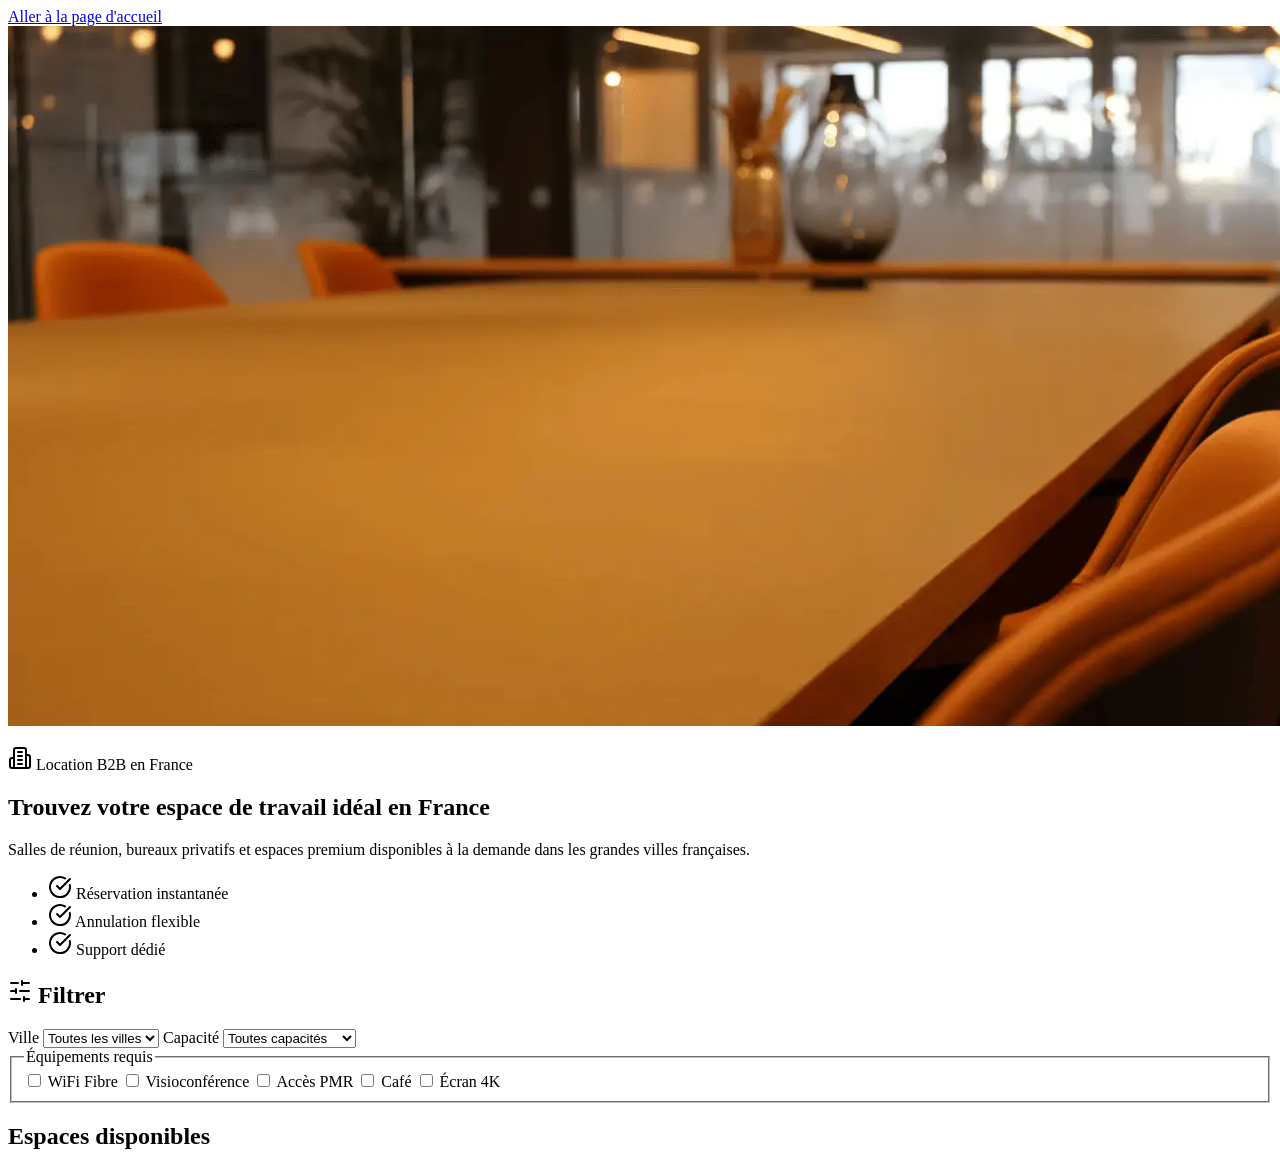
==== index.html @ 9c337def "Corriger indentation" ====
<!DOCTYPE html>
<html lang="fr">
  <head>
    <meta charset="UTF-8">
    <meta name="viewport" content="width=device-width, initial-scale=1.0">
    <meta name="description"
      content="Trouvez et comparez des salles de réunion, bureaux privatifs et espaces de travail B2B disponibles dans les grandes villes françaises.">
    <title>Espaces de travail B2B en France | ProSpace Solutions</title>
    <link rel="icon" href="./assets/favicon/favicon.ico" sizes="16x16 32x32 48x48">
    <link rel="icon" type="image/svg+xml" href="./assets/favicon/favicon.svg" sizes="any">
    <link rel="icon" type="image/png" href="./assets/favicon/favicon-32x32.png" sizes="32x32">
    <link rel="icon" type="image/png" href="./assets/favicon/favicon-16x16.png" sizes="16x16">
    <link rel="apple-touch-icon" href="./assets/favicon/apple-touch-icon.png" sizes="180x180">
    <link rel="stylesheet" href="./assets/css/main.css">
  </head>
  <body>
    <a class="logo" href="#page-accueil">Aller à la page d'accueil</a>

    <!-- Zone : Cette div reçoit le fichier header.html chargé par commun.js. -->
    <div id="conteneur-header"></div>

    <main id="contenu-principal">
      <!-- Section : BANNIERE   -->
      <section class="banniere-accueil">
        <img class="banniere-accueil__image" src="./assets/images/espace-travail-location-france-hero.webp" alt="" fetchpriority="high" decoding="async">
        <div class="conteneur banniere-accueil__contenu">
          <p class="surtitre">
            <img src="./assets/icons/icone-batiment.svg" alt=""> Location B2B en France
          </p>
          <h1 id="titre-accueil">Trouvez votre espace de travail idéal <span>en France</span></h1>
          <p class="banniere-accueil__introduction">
            Salles de réunion, bureaux privatifs et espaces premium disponibles à la demande dans les grandes villes
            françaises.
          </p>
          <ul class="banniere-accueil__avantages">
            <li>
              <img src="./assets/icons/icone-validation.svg" alt=""> Réservation instantanée
            </li>
            <li>
              <img src="./assets/icons/icone-validation.svg" alt=""> Annulation flexible
            </li>
            <li>
              <img src="./assets/icons/icone-validation.svg" alt=""> Support dédié
            </li>
          </ul>
        </div>
      </section>

      <!-- Section : FILTRE -->
      <section class="barre-filtres">
        <div class="conteneur">
          <form class="filtres" id="formulaire-filtres">
            <h2 class="filtres__titre" id="titre-filtres">
              <img src="./assets/icons/icone-filtres.svg" alt=""> Filtrer
            </h2>
            <span class="filtres__separateur"></span>

            <div class="filtres__listes-deroulantes">
              <label class="visuellement-cache" for="filtre-ville">Ville</label>
              <select id="filtre-ville" name="ville">
                <option value="">Toutes les villes</option>
              </select>

              <label class="visuellement-cache" for="filtre-capacite">Capacité</label>
              <select id="filtre-capacite" name="capacite">
                <option value="">Toutes capacités</option>
                <option value="1-5">1 – 5 personnes</option>
                <option value="6-10">6 – 10 personnes</option>
                <option value="11-20">11 – 20 personnes</option>
                <option value="20-plus">20+ personnes</option>
              </select>
            </div>

            <span class="filtres__separateur filtres__separateur--equipements"></span>

            <fieldset class="filtres__equipements">
              <legend class="visuellement-cache">Équipements requis</legend>
              <label><input type="checkbox" name="equipement[]" data-equipment-filter value="wifi"> WiFi Fibre</label>
              <label><input type="checkbox" name="equipement[]" data-equipment-filter value="visioconference"> Visioconférence</label>
              <label><input type="checkbox" name="equipement[]" data-equipment-filter value="pmr"> Accès PMR</label>
              <label><input type="checkbox" name="equipement[]" data-equipment-filter value="cafe"> Café</label>
              <label><input type="checkbox" name="equipement[]" data-equipment-filter value="screen4k"> Écran 4K</label>
            </fieldset>

            <p class="resume-resultats" id="resume-resultats" aria-live="polite" aria-atomic="true" hidden></p>
          </form>
        </div>
      </section>

      <!-- Section : CATALOGUE -->
      <section class="section-catalogue conteneur" id="espaces-disponibles" aria-busy="false">
        <div class="section-catalogue__en-tete">
          <h2 id="titre-resultats">Espaces disponibles</h2>
        </div>

        <div class="panneau-etat" id="chargement-catalogue" aria-live="polite" aria-atomic="true" hidden>
          <span class="indicateur-chargement"></span>
          <p>Chargement des espaces disponibles…</p>
        </div>

        <div class="panneau-etat panneau-etat--erreur" id="erreur-catalogue" hidden>
          <img src="./assets/icons/icone-recherche.svg" alt="">
          <h3 id="titre-erreur-catalogue">Les filtres sont temporairement indisponibles</h3>
          <p>Le catalogue reste consultable. Vérifiez votre connexion, puis réessayez.</p>
          <button class="bouton bouton--primaire" type="button" id="reessayer-catalogue">Réessayer</button>
        </div>

        <div class="panneau-etat" id="aucun-resultat" hidden>
          <span class="panneau-etat__icone-recherche">
            <img src="./assets/icons/icone-recherche.svg" alt="">
          </span>
          <h3>Aucun espace ne correspond à vos critères</h3>
          <p>Modifiez vos filtres pour afficher plus de résultats.</p>
        </div>

        <div class="grille-espaces" id="liste-espaces"></div>
      </section>
    </main>

    <!-- Cette div reçoit le fichier footer.html chargé par commun.js. -->
    <div id="conteneur-footer"></div>

    <!-- Ces scripts sont placés en fin de page et activent la structure commune puis les interactions propres à la page. -->
    <script src="./assets/js/commun.js"></script>
    <script src="./assets/js/catalogue.js"></script>
  </body>

</html>
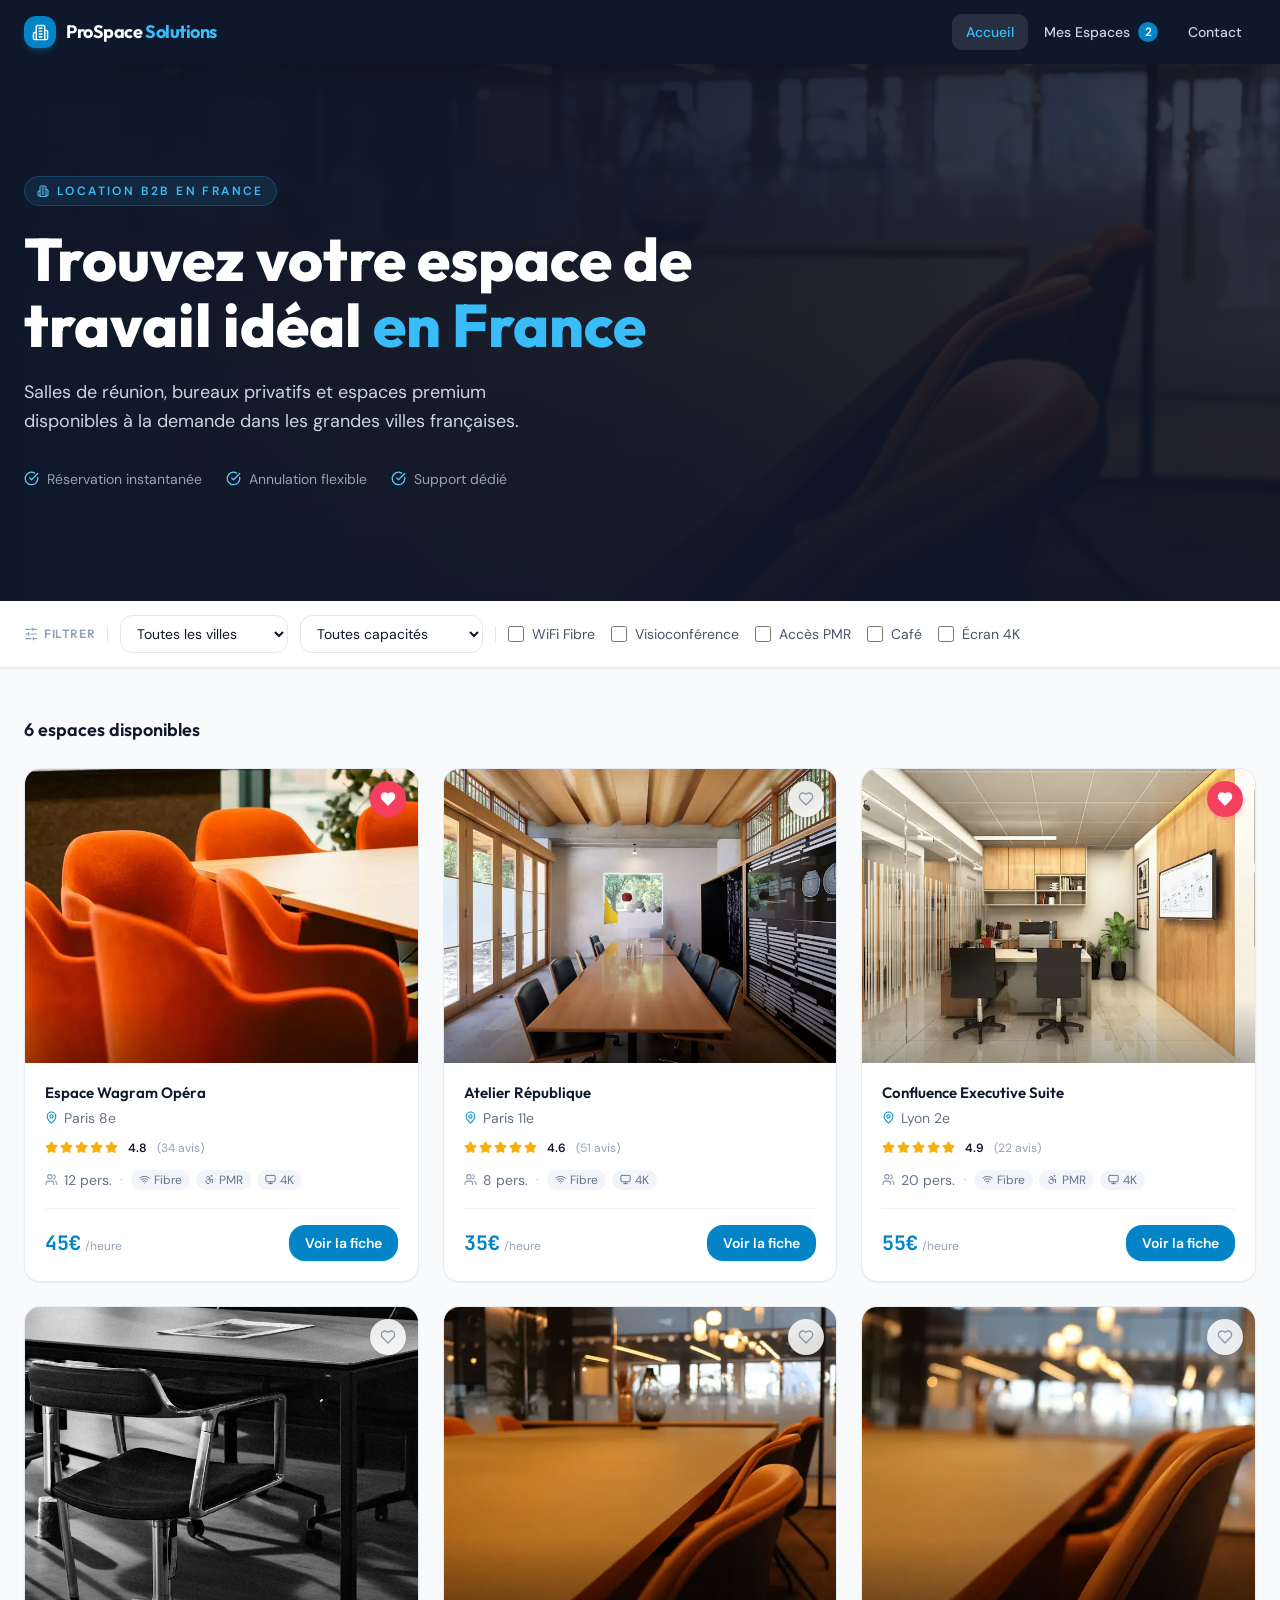
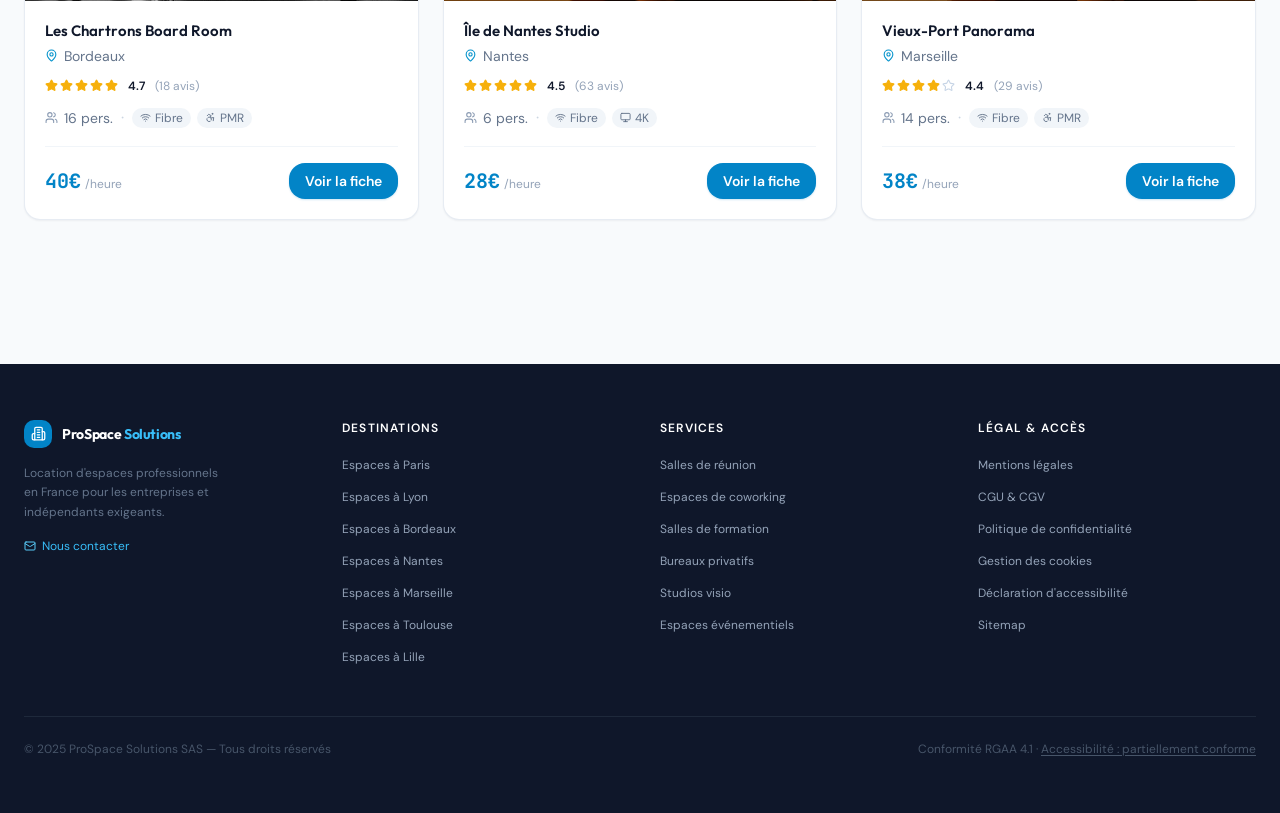
==== commit cb3aed7f: "Corrections d'attribut et de id" ====
--- a/index.html
+++ b/index.html
@@ -16,13 +16,13 @@
   <body>
     <a class="logo" href="#page-accueil">Aller à la page d'accueil</a>
 
-    <!-- Zone : Cette div reçoit le fichier header.html chargé par commun.js. -->
+    <!-- Zone HEADER : Cette div reçoit le fichier header.html chargé par commun.js. -->
     <div id="conteneur-header"></div>
 
     <main id="contenu-principal">
       <!-- Section : BANNIERE   -->
       <section class="banniere-accueil">
-        <img class="banniere-accueil__image" src="./assets/images/espace-travail-location-france-hero.webp" alt="" fetchpriority="high" decoding="async">
+        <img class="banniere-accueil__image" src="./assets/images/espace-travail-location-france-hero.webp" alt="">
         <div class="conteneur banniere-accueil__contenu">
           <p class="surtitre">
             <img src="./assets/icons/icone-batiment.svg" alt=""> Location B2B en France
@@ -75,11 +75,11 @@
 
             <fieldset class="filtres__equipements">
               <legend class="visuellement-cache">Équipements requis</legend>
-              <label><input type="checkbox" name="equipement[]" data-equipment-filter value="wifi"> WiFi Fibre</label>
-              <label><input type="checkbox" name="equipement[]" data-equipment-filter value="visioconference"> Visioconférence</label>
-              <label><input type="checkbox" name="equipement[]" data-equipment-filter value="pmr"> Accès PMR</label>
-              <label><input type="checkbox" name="equipement[]" data-equipment-filter value="cafe"> Café</label>
-              <label><input type="checkbox" name="equipement[]" data-equipment-filter value="screen4k"> Écran 4K</label>
+              <label><input class="filtre-equipement" type="checkbox" name="equipement[]" value="wifi"> WiFi Fibre</label>
+              <label><input class="filtre-equipement" type="checkbox" name="equipement[]" value="visioconference"> Visioconférence</label>
+              <label><input class="filtre-equipement" type="checkbox" name="equipement[]" value="pmr"> Accès PMR</label>
+              <label><input class="filtre-equipement" type="checkbox" name="equipement[]" value="cafe"> Café</label>
+              <label><input class="filtre-equipement" type="checkbox" name="equipement[]" value="screen4k"> Écran 4K</label>
             </fieldset>
 
             <p class="resume-resultats" id="resume-resultats" aria-live="polite" aria-atomic="true" hidden></p>
@@ -117,7 +117,7 @@
       </section>
     </main>
 
-    <!-- Cette div reçoit le fichier footer.html chargé par commun.js. -->
+    <!-- Zone FOOTER : Cette div reçoit le fichier footer.html chargé par commun.js. -->
     <div id="conteneur-footer"></div>
 
     <!-- Ces scripts sont placés en fin de page et activent la structure commune puis les interactions propres à la page. -->
--- a/assets/css/main.css
+++ b/assets/css/main.css
@@ -0,0 +1,2585 @@
+@charset "UTF-8";
+*,
+*::before,
+*::after {
+  box-sizing: border-box;
+}
+
+html {
+  scroll-behavior: smooth;
+}
+
+body {
+  min-width: 320px;
+  min-height: 100vh;
+  margin: 0;
+  background: #f8fafc;
+  color: #0f172a;
+  overflow-x: hidden;
+}
+
+body,
+button,
+input,
+select,
+textarea {
+  font-family: "DM Sans", Arial, sans-serif;
+}
+
+img {
+  display: block;
+  max-width: 100%;
+}
+
+a {
+  color: inherit;
+}
+
+button,
+select,
+input,
+textarea {
+  font: inherit;
+}
+
+button,
+select,
+input[type=checkbox] {
+  cursor: pointer;
+}
+
+ul,
+ol {
+  margin: 0;
+  padding: 0;
+}
+
+table {
+  border-collapse: collapse;
+}
+
+@font-face {
+  font-family: "Outfit";
+  src: url("../fonts/outfit-latin-400-normal.woff2") format("woff2");
+  font-style: normal;
+  font-weight: 400;
+  font-display: swap;
+}
+@font-face {
+  font-family: "Outfit";
+  src: url("../fonts/outfit-latin-500-normal.woff2") format("woff2");
+  font-style: normal;
+  font-weight: 500;
+  font-display: swap;
+}
+@font-face {
+  font-family: "Outfit";
+  src: url("../fonts/outfit-latin-600-normal.woff2") format("woff2");
+  font-style: normal;
+  font-weight: 600;
+  font-display: swap;
+}
+@font-face {
+  font-family: "Outfit";
+  src: url("../fonts/outfit-latin-700-normal.woff2") format("woff2");
+  font-style: normal;
+  font-weight: 700;
+  font-display: swap;
+}
+@font-face {
+  font-family: "Outfit";
+  src: url("../fonts/outfit-latin-800-normal.woff2") format("woff2");
+  font-style: normal;
+  font-weight: 800;
+  font-display: swap;
+}
+@font-face {
+  font-family: "DM Sans";
+  src: url("../fonts/dm-sans-latin-400-normal.woff2") format("woff2");
+  font-style: normal;
+  font-weight: 400;
+  font-display: swap;
+}
+@font-face {
+  font-family: "DM Sans";
+  src: url("../fonts/dm-sans-latin-400-italic.woff2") format("woff2");
+  font-style: italic;
+  font-weight: 400;
+  font-display: swap;
+}
+@font-face {
+  font-family: "DM Sans";
+  src: url("../fonts/dm-sans-latin-500-normal.woff2") format("woff2");
+  font-style: normal;
+  font-weight: 500;
+  font-display: swap;
+}
+@font-face {
+  font-family: "DM Sans";
+  src: url("../fonts/dm-sans-latin-600-normal.woff2") format("woff2");
+  font-style: normal;
+  font-weight: 600;
+  font-display: swap;
+}
+@font-face {
+  font-family: "JetBrains Mono";
+  src: url("../fonts/jetbrains-mono-latin-400-normal.woff2") format("woff2");
+  font-style: normal;
+  font-weight: 400;
+  font-display: swap;
+}
+@font-face {
+  font-family: "JetBrains Mono";
+  src: url("../fonts/jetbrains-mono-latin-600-normal.woff2") format("woff2");
+  font-style: normal;
+  font-weight: 600;
+  font-display: swap;
+}
+@font-face {
+  font-family: "JetBrains Mono";
+  src: url("../fonts/jetbrains-mono-latin-700-normal.woff2") format("woff2");
+  font-style: normal;
+  font-weight: 700;
+  font-display: swap;
+}
+@font-face {
+  font-family: "OpenDyslexic";
+  src: url("../fonts/opendyslexic-latin-400-normal.woff2") format("woff2");
+  font-style: normal;
+  font-weight: 400;
+  font-display: swap;
+}
+@font-face {
+  font-family: "OpenDyslexic";
+  src: url("../fonts/opendyslexic-latin-400-italic.woff2") format("woff2");
+  font-style: italic;
+  font-weight: 400;
+  font-display: swap;
+}
+@font-face {
+  font-family: "OpenDyslexic";
+  src: url("../fonts/opendyslexic-latin-700-normal.woff2") format("woff2");
+  font-style: normal;
+  font-weight: 700;
+  font-display: swap;
+}
+body {
+  font-size: 16px;
+  line-height: 1.5;
+}
+
+h1,
+h2,
+h3,
+h4,
+p {
+  margin-top: 0;
+}
+
+h1,
+h2,
+h3,
+h4 {
+  color: #0f172a;
+  font-family: "Outfit", Arial, sans-serif;
+  line-height: 1.5;
+}
+
+[hidden] {
+  display: none !important;
+}
+
+.visuellement-cache {
+  position: absolute;
+  width: 1px;
+  height: 1px;
+  padding: 0;
+  margin: -1px;
+  overflow: hidden;
+  clip: rect(0, 0, 0, 0);
+  white-space: nowrap;
+  border: 0;
+}
+
+.logo {
+  position: fixed;
+  z-index: 1000;
+  top: 12px;
+  left: 12px;
+  padding: 10px 16px;
+  transform: translateY(-150%);
+  background: #ffffff;
+  border: 2px solid #0284c7;
+  border-radius: 12px;
+  color: #0f172a;
+  font-weight: 700;
+}
+
+.logo:focus {
+  transform: translateY(0);
+}
+
+a:focus-visible,
+button:focus-visible,
+input:focus-visible,
+select:focus-visible,
+textarea:focus-visible {
+  outline: 2px solid #38bdf8;
+  outline-offset: 2px;
+}
+
+.police-adaptee,
+.police-adaptee button,
+.police-adaptee input,
+.police-adaptee select,
+.police-adaptee textarea,
+.police-adaptee h1,
+.police-adaptee h2,
+.police-adaptee h3,
+.police-adaptee h4 {
+  font-family: "OpenDyslexic", Arial, sans-serif;
+}
+
+@media (prefers-reduced-motion: reduce) {
+  *,
+  *::before,
+  *::after {
+    scroll-behavior: auto !important;
+    transition-duration: 0.01ms !important;
+    animation-duration: 0.01ms !important;
+    animation-iteration-count: 1 !important;
+  }
+}
+.conteneur {
+  width: 100%;
+  max-width: 1280px;
+  margin-right: auto;
+  margin-left: auto;
+  padding-right: 16px;
+  padding-left: 16px;
+}
+
+.icone {
+  display: inline-block;
+  flex: 0 0 auto;
+  width: 20px;
+  height: 20px;
+}
+
+.icone--primaire {
+  filter: invert(43%) sepia(92%) saturate(1598%) hue-rotate(166deg) brightness(86%) contrast(101%);
+}
+
+.icone--etoile {
+  width: 13px;
+  height: 13px;
+  filter: invert(69%) sepia(99%) saturate(1394%) hue-rotate(357deg) brightness(99%) contrast(95%);
+}
+
+.icone--etoile-vide {
+  width: 13px;
+  height: 13px;
+  filter: brightness(0) saturate(100%) invert(90%) sepia(7%) saturate(623%) hue-rotate(177deg) brightness(95%) contrast(89%);
+}
+
+@media (min-width: 640px) {
+  .conteneur {
+    padding-right: 24px;
+    padding-left: 24px;
+  }
+}
+#conteneur-header {
+  position: sticky;
+  z-index: 50;
+  top: 0;
+}
+
+.en-tete-site {
+  height: 64px;
+  background: #0f172a;
+  box-shadow: 0 20px 25px -5px rgba(0, 0, 0, 0.1), 0 8px 10px -6px rgba(0, 0, 0, 0.1);
+}
+
+.en-tete-site__contenu {
+  display: flex;
+  height: 64px;
+  align-items: center;
+  justify-content: space-between;
+}
+
+.identite-site {
+  display: inline-flex;
+  align-items: center;
+  gap: 10px;
+  color: #ffffff;
+  font-family: "Outfit", Arial, sans-serif;
+  font-size: 18px;
+  font-weight: 700;
+  letter-spacing: -0.025em;
+  line-height: 28px;
+  text-decoration: none;
+}
+
+.identite-site__symbole {
+  display: inline-flex;
+  width: 32px;
+  height: 32px;
+  flex: 0 0 32px;
+  align-items: center;
+  justify-content: center;
+  background: #0284c7;
+  border-radius: 12px;
+  box-shadow: 0 4px 6px -1px rgba(2, 132, 199, 0.3), 0 2px 4px -2px rgba(2, 132, 199, 0.3);
+}
+
+.identite-site__symbole img {
+  width: 17px;
+  height: 17px;
+  filter: brightness(0) invert(1);
+}
+
+.identite-site__nom strong {
+  color: #38bdf8;
+}
+
+.navigation-site {
+  display: block;
+}
+
+.navigation-site__liste {
+  display: flex;
+  align-items: center;
+  gap: 2px;
+  list-style: none;
+}
+
+.navigation-site__lien {
+  display: flex;
+  align-items: center;
+  gap: 8px;
+  padding: 8px 14px;
+  border-radius: 10px;
+  color: #cbd5e1;
+  font-size: 14px;
+  font-weight: 500;
+  line-height: 20px;
+  text-decoration: none;
+  transition: color 150ms ease, background-color 150ms ease;
+}
+
+.navigation-site__lien:hover {
+  background: rgba(255, 255, 255, 0.05);
+  color: #ffffff;
+}
+
+.navigation-site__lien--actif {
+  background: rgba(255, 255, 255, 0.1);
+  color: #38bdf8;
+}
+
+.compteur-favoris {
+  display: inline-flex;
+  min-width: 20px;
+  height: 20px;
+  align-items: center;
+  justify-content: center;
+  padding: 0 5px;
+  background: #0284c7;
+  border-radius: 999px;
+  color: #ffffff;
+  font-size: 12px;
+  font-weight: 700;
+  line-height: 1;
+  font-variant-numeric: tabular-nums;
+}
+
+.pied-page {
+  margin-top: 96px;
+  padding: 56px 0;
+  background: #0f172a;
+  color: #94a3b8;
+}
+
+.pied-page__colonnes {
+  display: flex;
+  flex-wrap: wrap;
+  gap: 40px;
+  margin-bottom: 48px;
+}
+
+.pied-page__presentation {
+  width: 100%;
+}
+
+.pied-page__navigation {
+  width: calc(50% - 20px);
+}
+
+.identite-site--pied-page {
+  margin: 0 0 16px;
+  font-size: 14px;
+  line-height: 20px;
+}
+
+.identite-site--pied-page .identite-site__symbole {
+  width: 28px;
+  height: 28px;
+  flex-basis: 28px;
+  border-radius: 10px;
+  box-shadow: none;
+}
+
+.identite-site--pied-page .identite-site__symbole img {
+  width: 15px;
+  height: 15px;
+}
+
+.pied-page h2:not(.identite-site) {
+  margin: 0 0 16px;
+  color: #ffffff;
+  font-family: "DM Sans", Arial, sans-serif;
+  font-size: 12px;
+  font-weight: 600;
+  letter-spacing: 0.1em;
+  line-height: 16px;
+  text-transform: uppercase;
+}
+
+.pied-page__presentation > p {
+  max-width: 200px;
+  margin: 0;
+  color: #64748b;
+  font-size: 12px;
+  line-height: 1.625;
+}
+
+.pied-page__contact {
+  display: inline-flex;
+  align-items: center;
+  gap: 6px;
+  margin-top: 16px;
+  color: #38bdf8;
+  font-size: 12px;
+  line-height: 16px;
+  text-decoration: none;
+  transition: color 150ms ease;
+}
+
+.pied-page__contact img {
+  width: 12px;
+  height: 12px;
+  filter: brightness(0) saturate(100%) invert(73%) sepia(67%) saturate(1266%) hue-rotate(166deg) brightness(100%) contrast(95%);
+}
+
+.pied-page__navigation ul {
+  list-style: none;
+}
+
+.pied-page__navigation li + li {
+  margin-top: 8px;
+}
+
+.pied-page__navigation a,
+.pied-page__navigation span {
+  color: #94a3b8;
+  font-size: 12px;
+  line-height: 16px;
+  text-decoration: none;
+  transition: color 150ms ease;
+}
+
+.pied-page__navigation a:hover,
+.pied-page__contact:hover {
+  color: #38bdf8;
+}
+
+.pied-page__bas {
+  display: flex;
+  flex-direction: column;
+  align-items: center;
+  justify-content: space-between;
+  gap: 8px;
+  padding-top: 24px;
+  border-top: 1px solid #1e293b;
+  color: #475569;
+  font-size: 12px;
+  line-height: 16px;
+  text-align: center;
+}
+
+.pied-page__bas p {
+  margin: 0;
+  color: inherit;
+}
+
+.pied-page__accessibilite {
+  display: flex;
+  align-items: center;
+}
+
+#bouton-police-adaptee {
+  min-height: 0;
+  padding: 0;
+  background: transparent;
+  border: 0;
+  color: inherit;
+  font-size: inherit;
+  line-height: inherit;
+  text-decoration: underline;
+  text-underline-offset: 2px;
+  transition: color 150ms ease;
+}
+
+#bouton-police-adaptee:hover {
+  color: #38bdf8;
+}
+
+@media (min-width: 640px) {
+  .pied-page__presentation,
+  .pied-page__navigation {
+    width: calc(25% - 30px);
+  }
+  .pied-page__bas {
+    flex-direction: row;
+    text-align: left;
+  }
+}
+.bouton {
+  display: inline-flex;
+  align-items: center;
+  justify-content: center;
+  gap: 8px;
+  padding: 8px 16px;
+  border: 0;
+  border-radius: 16px;
+  font-size: 14px;
+  font-weight: 600;
+  line-height: 20px;
+  text-align: center;
+  text-decoration: none;
+  transition: background-color 150ms ease, border-color 150ms ease, color 150ms ease;
+}
+
+.bouton--primaire {
+  background: #0284c7;
+  box-shadow: 0 1px 2px rgba(2, 132, 199, 0.2);
+  color: #ffffff;
+}
+
+.bouton--primaire:hover {
+  background: #0369a1;
+}
+
+.bouton--primaire:active {
+  background: #075985;
+}
+
+.bouton--danger,
+.bouton--retirer {
+  background: #ffffff;
+  border: 1px solid #fecdd3;
+  color: #e11d48;
+}
+
+.bouton--danger {
+  padding: 10px 16px;
+  font-weight: 500;
+}
+
+.bouton--retirer {
+  padding: 10px 12px;
+  color: #64748b;
+}
+
+.bouton--danger:hover,
+.bouton--retirer:hover {
+  background: #fff1f2;
+  border-color: #fda4af;
+  color: #f43f5e;
+}
+
+.bouton--favori {
+  width: 100%;
+  padding-top: 11px;
+  padding-bottom: 11px;
+  background: #ffffff;
+  border: 2px solid #e2e8f0;
+  color: #475569;
+}
+
+.bouton--favori:hover {
+  background: #f0f9ff;
+  border-color: #0284c7;
+  color: #0284c7;
+}
+
+.bouton--favori-actif {
+  background: #fff1f2;
+  border-color: #fb7185;
+  color: #e11d48;
+}
+
+.bouton--danger img {
+  width: 15px;
+  height: 15px;
+  filter: brightness(0) saturate(100%) invert(27%) sepia(93%) saturate(3426%) hue-rotate(335deg) brightness(92%) contrast(93%);
+}
+
+.bouton--retirer img,
+.bouton--favori img {
+  filter: brightness(0) saturate(100%) invert(44%) sepia(16%) saturate(645%) hue-rotate(176deg) brightness(92%) contrast(88%);
+}
+
+.bouton--retirer:hover img,
+.bouton--favori-actif img {
+  filter: brightness(0) saturate(100%) invert(39%) sepia(91%) saturate(2759%) hue-rotate(326deg) brightness(103%) contrast(91%);
+}
+
+.bouton--favori:hover img {
+  filter: brightness(0) saturate(100%) invert(43%) sepia(92%) saturate(1598%) hue-rotate(166deg) brightness(86%) contrast(101%);
+}
+
+.grille-espaces {
+  display: flex;
+  flex-wrap: wrap;
+  gap: 24px;
+}
+
+.carte-espace {
+  background: #ffffff;
+  border: 1px solid rgba(226, 232, 240, 0.8);
+  border-radius: 16px;
+  box-shadow: 0 1px 2px rgba(15, 23, 42, 0.05);
+  display: flex;
+  width: 100%;
+  flex-direction: column;
+  overflow: hidden;
+  transition: transform 200ms ease, box-shadow 200ms ease;
+}
+
+.carte-espace:hover {
+  transform: translateY(-2px);
+  box-shadow: 0 10px 15px -3px rgba(15, 23, 42, 0.1), 0 4px 6px -4px rgba(15, 23, 42, 0.1);
+}
+
+.carte-espace__visuel {
+  position: relative;
+  aspect-ratio: 4/3;
+  overflow: hidden;
+  background: #e2e8f0;
+}
+
+.carte-espace__visuel::after {
+  position: absolute;
+  right: 0;
+  bottom: 0;
+  left: 0;
+  height: 64px;
+  background: linear-gradient(0deg, rgba(0, 0, 0, 0.3), transparent);
+  content: "";
+  pointer-events: none;
+}
+
+.carte-espace__visuel > img {
+  width: 100%;
+  height: 100%;
+  object-fit: cover;
+  transition: transform 500ms ease;
+}
+
+.carte-espace:hover .carte-espace__visuel > img {
+  transform: scale(1.05);
+}
+
+.bouton-favori {
+  position: absolute;
+  z-index: 2;
+  top: 12px;
+  right: 12px;
+  display: inline-flex;
+  width: 36px;
+  height: 36px;
+  align-items: center;
+  justify-content: center;
+  padding: 0;
+  background: rgba(255, 255, 255, 0.85);
+  border: 0;
+  border-radius: 50%;
+  box-shadow: 0 4px 6px -1px rgba(0, 0, 0, 0.1), 0 2px 4px -2px rgba(0, 0, 0, 0.1);
+  backdrop-filter: blur(4px);
+  transition: color 150ms ease, background-color 150ms ease;
+}
+
+.bouton-favori img {
+  width: 16px;
+  height: 16px;
+  filter: brightness(0) saturate(100%) invert(67%) sepia(13%) saturate(561%) hue-rotate(176deg) brightness(89%) contrast(86%);
+}
+
+.bouton-favori:hover img {
+  filter: brightness(0) saturate(100%) invert(39%) sepia(91%) saturate(2759%) hue-rotate(326deg) brightness(103%) contrast(91%);
+}
+
+.bouton-favori--actif {
+  background: #f43f5e;
+  box-shadow: 0 4px 6px -1px rgba(244, 63, 94, 0.3);
+}
+
+.bouton-favori--actif img {
+  filter: brightness(0) invert(1);
+}
+
+.carte-espace__contenu {
+  display: flex;
+  flex: 1;
+  flex-direction: column;
+  padding: 20px;
+}
+
+.carte-espace__titre {
+  margin: 0 0 4px;
+  font-size: 15px;
+  font-weight: 600;
+  line-height: 1.375;
+}
+
+.carte-espace__localisation,
+.carte-espace__evaluation,
+.carte-espace__capacite,
+.pastille-equipement {
+  display: inline-flex;
+  align-items: center;
+}
+
+.carte-espace__localisation {
+  gap: 6px;
+  margin: 0 0 12px;
+  color: #64748b;
+  font-size: 14px;
+  line-height: 20px;
+}
+
+.carte-espace__localisation img {
+  width: 13px;
+  height: 13px;
+}
+
+.carte-espace__evaluation {
+  gap: 10px;
+  margin-bottom: 12px;
+  color: #94a3b8;
+  font-size: 12px;
+  line-height: 16px;
+}
+
+.evaluation,
+.evaluation__etoiles {
+  display: inline-flex;
+  align-items: center;
+}
+
+.evaluation__etoiles {
+  gap: 2px;
+}
+
+.carte-espace__evaluation strong {
+  color: #0f172a;
+  font-size: 12px;
+  font-weight: 600;
+}
+
+.carte-espace__caracteristiques {
+  display: flex;
+  flex-wrap: wrap;
+  align-items: center;
+  gap: 6px;
+  margin-bottom: 16px;
+}
+
+.carte-espace__capacite {
+  gap: 6px;
+  color: #64748b;
+  font-size: 14px;
+  line-height: 20px;
+}
+
+.carte-espace__capacite img {
+  width: 13px;
+  height: 13px;
+  filter: brightness(0) saturate(100%) invert(67%) sepia(13%) saturate(561%) hue-rotate(176deg) brightness(89%) contrast(86%);
+}
+
+.carte-espace__separateur {
+  margin: 0 2px;
+  color: #cbd5e1;
+}
+
+.carte-espace__separateur::before {
+  content: "·";
+}
+
+.pastille-equipement {
+  gap: 4px;
+  padding: 2px 8px;
+  background: #f1f5f9;
+  border-radius: 999px;
+  color: #64748b;
+  font-size: 12px;
+  line-height: 16px;
+}
+
+.pastille-equipement img {
+  width: 11px;
+  height: 11px;
+  filter: brightness(0) saturate(100%) invert(44%) sepia(16%) saturate(645%) hue-rotate(176deg) brightness(92%) contrast(88%);
+}
+
+.carte-espace__pied {
+  display: flex;
+  align-items: center;
+  justify-content: space-between;
+  gap: 12px;
+  margin-top: auto;
+  padding-top: 16px;
+  border-top: 1px solid #f1f5f9;
+}
+
+.carte-espace__prix {
+  display: flex;
+  align-items: baseline;
+  gap: 4px;
+  margin: 0;
+  color: #94a3b8;
+  font-size: 12px;
+  line-height: 16px;
+}
+
+.carte-espace__prix strong {
+  color: #0284c7;
+  font-family: "JetBrains Mono", Consolas, monospace;
+  font-size: 20px;
+  font-weight: 700;
+  line-height: 28px;
+  font-variant-numeric: tabular-nums;
+}
+
+@media (min-width: 640px) {
+  .carte-espace {
+    width: calc(50% - 12px);
+  }
+}
+@media (min-width: 1024px) {
+  .carte-espace {
+    width: calc(33.333% - 16px);
+  }
+}
+label,
+legend {
+  color: #0f172a;
+  font-weight: 600;
+}
+
+select,
+input[type=text],
+input[type=email],
+input[type=tel],
+textarea {
+  width: 100%;
+  min-height: 46px;
+  padding: 12px 16px;
+  background: #ffffff;
+  border: 1px solid #e2e8f0;
+  border-radius: 16px;
+  color: #0f172a;
+  font-size: 14px;
+  line-height: 20px;
+  transition: border-color 150ms ease, box-shadow 150ms ease, background-color 150ms ease;
+}
+
+textarea {
+  min-height: 0;
+  resize: none;
+}
+
+select:hover,
+input:hover,
+textarea:hover {
+  border-color: #cbd5e1;
+}
+
+select:focus,
+input:focus,
+textarea:focus {
+  border-color: #38bdf8;
+  box-shadow: 0 0 0 2px rgba(56, 189, 248, 0.25);
+}
+
+[aria-invalid=true] {
+  background: #fff1f2 !important;
+  border-color: #fb7185 !important;
+}
+
+.erreur-formulaire {
+  margin: 4px 0 0;
+  color: #f43f5e;
+  font-size: 12px;
+  font-weight: 400;
+  line-height: 16px;
+}
+
+.panneau-etat {
+  display: flex;
+  min-height: 0;
+  align-items: center;
+  justify-content: center;
+  flex-direction: column;
+  gap: 12px;
+  padding: 112px 30px;
+  background: transparent;
+  border: 0;
+  color: #94a3b8;
+  text-align: center;
+}
+
+.panneau-etat h2,
+.panneau-etat h3 {
+  margin: 0 0 4px;
+  color: #64748b;
+  font-family: "DM Sans", Arial, sans-serif;
+  font-size: 18px;
+  font-weight: 600;
+}
+
+.panneau-etat p {
+  color: #94a3b8;
+  font-size: 14px;
+  line-height: 20px;
+}
+
+#aucun-resultat {
+  gap: 0;
+}
+
+#aucun-resultat .panneau-etat__icone-recherche {
+  display: inline-flex;
+  width: 64px;
+  height: 64px;
+  align-items: center;
+  justify-content: center;
+  margin-bottom: 20px;
+  background: #f1f5f9;
+  border-radius: 16px;
+}
+
+#aucun-resultat .panneau-etat__icone-recherche img {
+  width: 28px;
+  height: 28px;
+  filter: brightness(0) saturate(100%) invert(67%) sepia(13%) saturate(561%) hue-rotate(176deg) brightness(89%) contrast(86%);
+  opacity: 0.5;
+}
+
+#aucun-resultat h3 {
+  margin-bottom: 4px;
+  font-size: 18px;
+  line-height: 28px;
+}
+
+.panneau-etat p,
+.panneau-etat h2 {
+  margin-bottom: 0;
+}
+
+.panneau-etat--erreur {
+  background: #fff1f2;
+  border: 1px solid #fecdd3;
+  border-radius: 16px;
+}
+
+.indicateur-chargement {
+  width: 40px;
+  height: 40px;
+  border: 4px solid #bae6fd;
+  border-top-color: #0284c7;
+  border-radius: 50%;
+  animation: rotation 0.8s linear infinite;
+}
+
+@keyframes rotation {
+  to {
+    transform: rotate(360deg);
+  }
+}
+.carrousel-equipe {
+  position: relative;
+}
+
+.carrousel-equipe__liste {
+  display: flex;
+  flex-wrap: wrap;
+  gap: 20px;
+  list-style: none;
+  opacity: 1;
+  transition: opacity 300ms ease;
+}
+
+.carrousel-equipe__liste--en-animation {
+  opacity: 0;
+}
+
+.carrousel-equipe__element {
+  width: calc(50% - 10px);
+  flex: 0 0 calc(50% - 10px);
+}
+
+.carte-membre {
+  text-align: center;
+}
+
+.carte-membre__portrait {
+  position: relative;
+  width: 112px;
+  height: 112px;
+  margin: 0 auto 16px;
+  overflow: hidden;
+  background: #e2e8f0;
+  border-radius: 16px;
+  box-shadow: 0 4px 6px -1px rgba(0, 0, 0, 0.1), 0 2px 4px -2px rgba(0, 0, 0, 0.1);
+  transition: transform 300ms ease, box-shadow 300ms ease;
+}
+
+.carte-membre__portrait img {
+  width: 100%;
+  height: 100%;
+  object-fit: cover;
+  object-position: top;
+  transition: transform 500ms ease;
+}
+
+.carte-membre__portrait::after {
+  position: absolute;
+  inset: 0;
+  background: linear-gradient(0deg, rgba(15, 23, 42, 0.4), transparent);
+  content: "";
+  opacity: 0;
+  pointer-events: none;
+  transition: opacity 300ms ease;
+}
+
+.carte-membre:hover .carte-membre__portrait {
+  transform: translateY(-4px);
+  box-shadow: 0 20px 25px -5px rgba(0, 0, 0, 0.1), 0 8px 10px -6px rgba(0, 0, 0, 0.1);
+}
+
+.carte-membre:hover .carte-membre__portrait img {
+  transform: scale(1.05);
+}
+
+.carte-membre:hover .carte-membre__portrait::after {
+  opacity: 1;
+}
+
+.carte-membre h3 {
+  margin: 0 0 2px;
+  color: #0f172a;
+  font-size: 14px;
+  font-weight: 600;
+  line-height: 20px;
+}
+
+.carte-membre__fonction {
+  margin: 0;
+  color: #0284c7;
+  font-size: 12px;
+  font-weight: 500;
+  line-height: 16px;
+}
+
+.carte-membre__email {
+  display: inline-flex;
+  align-items: center;
+  justify-content: center;
+  gap: 6px;
+  margin-top: 10px;
+  color: #0369a1;
+  font-size: 12px;
+  font-weight: 600;
+  text-decoration: none;
+}
+
+.carte-membre__email img {
+  width: 14px;
+  height: 14px;
+}
+
+.carte-membre__email:hover {
+  color: #075985;
+  text-decoration: underline;
+}
+
+.carrousel-equipe__commandes {
+  display: flex;
+  align-items: center;
+  justify-content: center;
+  gap: 16px;
+  margin-top: 32px;
+}
+
+.carrousel-equipe__fleche {
+  display: inline-flex;
+  width: 40px;
+  height: 40px;
+  align-items: center;
+  justify-content: center;
+  padding: 0;
+  background: #ffffff;
+  border: 2px solid #e2e8f0;
+  border-radius: 50%;
+  transition: background-color 150ms ease, border-color 150ms ease;
+}
+
+.carrousel-equipe__fleche img {
+  width: 18px;
+  height: 18px;
+  filter: brightness(0) saturate(100%) invert(44%) sepia(16%) saturate(645%) hue-rotate(176deg) brightness(92%) contrast(88%);
+}
+
+.carrousel-equipe__fleche:hover {
+  background: #0284c7;
+  border-color: #0284c7;
+}
+
+.carrousel-equipe__fleche:hover img {
+  filter: brightness(0) invert(1);
+}
+
+.carrousel-equipe__points {
+  display: flex;
+  align-items: center;
+  justify-content: center;
+  gap: 8px;
+}
+
+.carrousel-equipe__point {
+  width: 8px;
+  height: 8px;
+  padding: 0;
+  background: #cbd5e1;
+  border: 0;
+  border-radius: 999px;
+  transition: width 200ms ease, background-color 200ms ease;
+}
+
+.carrousel-equipe__point:hover {
+  background: #94a3b8;
+}
+
+.carrousel-equipe__point--actif {
+  width: 24px;
+  background: #0284c7;
+}
+
+@media (min-width: 640px) {
+  .carrousel-equipe__element {
+    width: calc(25% - 15px);
+    flex-basis: calc(25% - 15px);
+  }
+  .carte-membre__portrait {
+    width: 128px;
+    height: 128px;
+  }
+}
+.banniere-accueil {
+  position: relative;
+  overflow: hidden;
+  background: #0f172a;
+  color: #ffffff;
+}
+
+.banniere-accueil::before,
+.banniere-accueil::after {
+  position: absolute;
+  z-index: 1;
+  inset: 0;
+  content: "";
+  pointer-events: none;
+}
+
+.banniere-accueil::before {
+  background: linear-gradient(90deg, #0f172a 0%, rgba(15, 23, 42, 0.75) 50%, rgba(15, 23, 42, 0.3) 100%);
+}
+
+.banniere-accueil::after {
+  background: linear-gradient(0deg, rgba(15, 23, 42, 0.6) 0%, transparent 50%, transparent 100%);
+}
+
+.banniere-accueil__image {
+  position: absolute;
+  inset: 0;
+  width: 100%;
+  height: 100%;
+  object-fit: cover;
+  opacity: 0.25;
+}
+
+.banniere-accueil__contenu {
+  position: relative;
+  z-index: 2;
+  padding-top: 80px;
+  padding-bottom: 80px;
+}
+
+.banniere-accueil__contenu > * {
+  max-width: 672px;
+}
+
+.banniere-accueil h1 {
+  margin: 0 0 20px;
+  color: #ffffff;
+  font-size: 36px;
+  font-weight: 800;
+  line-height: 1.1;
+}
+
+.banniere-accueil h1 span {
+  color: #38bdf8;
+}
+
+.surtitre {
+  display: inline-flex;
+  align-items: center;
+  gap: 8px;
+  margin: 0 0 20px;
+  padding: 6px 12px;
+  background: rgba(56, 189, 248, 0.1);
+  border: 1px solid rgba(56, 189, 248, 0.2);
+  border-radius: 999px;
+  color: #38bdf8;
+  font-size: 12px;
+  font-weight: 700;
+  letter-spacing: 0.2em;
+  line-height: 16px;
+  text-transform: uppercase;
+}
+
+.surtitre img {
+  width: 12px;
+  height: 12px;
+  filter: brightness(0) saturate(100%) invert(73%) sepia(67%) saturate(1266%) hue-rotate(166deg) brightness(100%) contrast(95%);
+}
+
+.banniere-accueil__introduction {
+  max-width: 512px;
+  margin: 0;
+  color: #cbd5e1;
+  font-size: 16px;
+  line-height: 1.625;
+}
+
+.banniere-accueil__avantages {
+  display: flex;
+  flex-wrap: wrap;
+  align-items: center;
+  gap: 24px;
+  margin-top: 32px;
+  color: #94a3b8;
+  font-size: 14px;
+  line-height: 20px;
+  list-style: none;
+}
+
+.banniere-accueil__avantages li {
+  display: flex;
+  align-items: center;
+  gap: 8px;
+}
+
+.banniere-accueil__avantages img {
+  width: 15px;
+  height: 15px;
+  filter: brightness(0) saturate(100%) invert(73%) sepia(67%) saturate(1266%) hue-rotate(166deg) brightness(100%) contrast(95%);
+}
+
+.barre-filtres {
+  position: sticky;
+  z-index: 40;
+  top: 64px;
+  background: #ffffff;
+  border-bottom: 1px solid #e2e8f0;
+  box-shadow: 0 1px 2px rgba(15, 23, 42, 0.05);
+}
+
+.filtres {
+  display: flex;
+  flex-wrap: wrap;
+  align-items: center;
+  gap: 12px;
+  padding-top: 14px;
+  padding-bottom: 14px;
+}
+
+.filtres__titre {
+  display: flex;
+  align-items: center;
+  gap: 6px;
+  margin: 0;
+  color: #94a3b8;
+  font-size: 12px;
+  font-weight: 600;
+  letter-spacing: 0.05em;
+  line-height: 16px;
+  text-transform: uppercase;
+}
+
+.filtres__titre img {
+  width: 14px;
+  height: 14px;
+  filter: brightness(0) saturate(100%) invert(67%) sepia(13%) saturate(561%) hue-rotate(176deg) brightness(89%) contrast(86%);
+}
+
+.filtres__separateur {
+  width: 1px;
+  height: 16px;
+  background: #e2e8f0;
+}
+
+.filtres__listes-deroulantes {
+  display: contents;
+}
+
+.filtres select {
+  width: auto;
+  min-height: 0;
+  padding: 8px 34px 8px 12px;
+  background-color: #ffffff;
+  border: 1px solid #e2e8f0;
+  border-radius: 12px;
+  color: #0f172a;
+  font-size: 14px;
+  line-height: 20px;
+}
+
+.filtres__equipements {
+  display: flex;
+  flex-wrap: wrap;
+  align-items: center;
+  gap: 16px;
+  margin: 0;
+  padding: 0;
+  border: 0;
+}
+
+.filtres__equipements label {
+  display: inline-flex;
+  align-items: center;
+  gap: 8px;
+  color: #475569;
+  font-size: 14px;
+  font-weight: 400;
+  line-height: 20px;
+  transition: color 150ms ease;
+}
+
+.filtres__equipements label:hover {
+  color: #0284c7;
+}
+
+.filtres__equipements input {
+  width: 16px;
+  height: 16px;
+  margin: 0;
+  accent-color: #0284c7;
+}
+
+.resume-resultats {
+  margin: 0 0 0 auto;
+  color: #94a3b8;
+  font-size: 12px;
+  font-weight: 500;
+  line-height: 16px;
+}
+
+.section-catalogue {
+  padding-top: 48px;
+  padding-bottom: 48px;
+}
+
+.section-catalogue__en-tete {
+  margin-bottom: 24px;
+}
+
+.section-catalogue__en-tete h2 {
+  margin: 0;
+  font-size: 18px;
+  font-weight: 600;
+  line-height: 28px;
+}
+
+@media (min-width: 640px) {
+  .banniere-accueil__contenu {
+    padding-top: 112px;
+    padding-bottom: 112px;
+  }
+  .banniere-accueil h1 {
+    font-size: 48px;
+  }
+  .banniere-accueil__introduction {
+    font-size: 18px;
+  }
+}
+@media (min-width: 1024px) {
+  .banniere-accueil h1 {
+    font-size: 60px;
+  }
+}
+@media (max-width: 639px) {
+  .filtres__separateur--equipements {
+    display: none;
+  }
+}
+.page-espace {
+  padding-top: 32px;
+  padding-bottom: 32px;
+}
+
+.fil-ariane ol {
+  display: flex;
+  flex-wrap: wrap;
+  align-items: center;
+  gap: 6px;
+  margin-bottom: 28px;
+  color: #94a3b8;
+  font-size: 14px;
+  line-height: 20px;
+  list-style: none;
+}
+
+.fil-ariane li {
+  display: inline-flex;
+  align-items: center;
+  gap: 6px;
+}
+
+.fil-ariane li:not(:last-child)::after {
+  display: inline-block;
+  width: 14px;
+  height: 14px;
+  background: url("../images/icone-suivant.svg") center/14px 14px no-repeat;
+  content: "";
+  opacity: 0.6;
+}
+
+.fil-ariane a {
+  color: #94a3b8;
+  text-decoration: none;
+  transition: color 150ms ease;
+}
+
+.fil-ariane a:hover {
+  color: #0284c7;
+}
+
+.fil-ariane li:nth-last-child(2) {
+  color: #64748b;
+}
+
+.fil-ariane li:last-child {
+  color: #0f172a;
+  font-weight: 500;
+}
+
+.en-tete-espace {
+  margin-bottom: 28px;
+}
+
+.en-tete-espace h1 {
+  margin: 0 0 12px;
+  font-size: 30px;
+  font-weight: 800;
+  line-height: 1.25;
+}
+
+.en-tete-espace__metadonnees {
+  display: flex;
+  flex-wrap: wrap;
+  gap: 20px;
+  color: #64748b;
+}
+
+.en-tete-espace__metadonnees p,
+.en-tete-espace__evaluation {
+  display: flex;
+  align-items: center;
+  flex-wrap: wrap;
+  gap: 6px;
+  margin: 0;
+  font-size: 14px;
+  line-height: 20px;
+}
+
+.en-tete-espace__metadonnees > p:first-child > img {
+  width: 15px;
+  height: 15px;
+}
+
+.en-tete-espace__metadonnees > p:first-child > img {
+  filter: brightness(0) saturate(100%) invert(43%) sepia(92%) saturate(1598%) hue-rotate(166deg) brightness(86%) contrast(101%);
+}
+
+.en-tete-espace__evaluation {
+  gap: 8px;
+}
+
+.en-tete-espace__evaluation strong {
+  color: #0f172a;
+  font-weight: 700;
+}
+
+.galerie-espace {
+  display: flex;
+  gap: 12px;
+  height: 260px;
+  margin-bottom: 48px;
+  overflow: hidden;
+  border-radius: 16px;
+}
+
+.galerie-espace__principale {
+  width: calc(66.666% - 4px);
+  overflow: hidden;
+  background: #e2e8f0;
+}
+
+.galerie-espace__secondaire {
+  display: flex;
+  width: calc(33.333% - 8px);
+  flex-direction: column;
+  gap: 12px;
+}
+
+.galerie-espace__secondaire img {
+  min-height: 0;
+  flex: 1;
+  overflow: hidden;
+  background: #e2e8f0;
+}
+
+.galerie-espace img {
+  width: 100%;
+  height: 100%;
+  object-fit: cover;
+  transition: transform 700ms ease;
+}
+
+.galerie-espace img:hover {
+  transform: scale(1.05);
+}
+
+.disposition-detail-espace {
+  display: flex;
+  flex-direction: column;
+  gap: 40px;
+}
+
+.contenu-detail-espace {
+  flex: 1;
+}
+
+.contenu-detail-espace section:not(:last-child) {
+  margin-bottom: 40px;
+}
+
+.contenu-detail-espace h2 {
+  margin: 0 0 16px;
+  font-size: 20px;
+  font-weight: 700;
+  line-height: 28px;
+}
+
+.description-espace {
+  margin: 0;
+  color: #475569;
+  font-size: 15px;
+  line-height: 1.625;
+}
+
+.liste-equipements {
+  display: flex;
+  flex-wrap: wrap;
+  gap: 12px;
+  list-style: none;
+}
+
+.liste-equipements li {
+  display: flex;
+  width: 100%;
+  align-items: center;
+  gap: 12px;
+  padding: 12px 16px;
+  background: #ffffff;
+  border: 1px solid #f1f5f9;
+  border-radius: 16px;
+  color: #334155;
+  font-size: 14px;
+  line-height: 20px;
+}
+
+.liste-equipements img {
+  width: 16px;
+  height: 16px;
+  filter: brightness(0) saturate(100%) invert(43%) sepia(92%) saturate(1598%) hue-rotate(166deg) brightness(86%) contrast(101%);
+}
+
+.panneau-capacite {
+  padding: 24px;
+  background: #f0f9ff;
+  border: 1px solid #bae6fd;
+  border-radius: 16px;
+}
+
+.panneau-capacite h2 {
+  margin-bottom: 12px;
+  font-size: 16px;
+}
+
+.panneau-capacite > div {
+  display: flex;
+  align-items: flex-start;
+  gap: 12px;
+}
+
+.panneau-capacite > div > img {
+  width: 16px;
+  height: 16px;
+  margin-top: 2px;
+  filter: brightness(0) saturate(100%) invert(43%) sepia(92%) saturate(1598%) hue-rotate(166deg) brightness(86%) contrast(101%);
+}
+
+.panneau-capacite p {
+  margin: 0;
+  color: #475569;
+  font-size: 14px;
+  line-height: 20px;
+}
+
+.panneau-capacite strong {
+  color: #0f172a;
+}
+
+.panneau-capacite__configuration {
+  display: inline-block;
+  margin-top: 2px;
+  color: #64748b;
+}
+
+.carte-tarifs {
+  background: #ffffff;
+  border: 1px solid rgba(226, 232, 240, 0.8);
+  border-radius: 16px;
+  box-shadow: 0 1px 2px rgba(15, 23, 42, 0.05);
+  width: 100%;
+  padding: 24px;
+  box-shadow: 0 20px 25px -5px rgba(203, 213, 225, 0.6), 0 8px 10px -6px rgba(203, 213, 225, 0.6);
+}
+
+.carte-tarifs h2 {
+  margin: 0 0 24px;
+  font-size: 16px;
+  font-weight: 700;
+  line-height: 24px;
+}
+
+.carte-tarifs table {
+  width: 100%;
+  margin-bottom: 28px;
+}
+
+.carte-tarifs th,
+.carte-tarifs td {
+  padding: 12px 0;
+  border-bottom: 1px solid #f1f5f9;
+}
+
+.carte-tarifs tr:last-child th,
+.carte-tarifs tr:last-child td {
+  border-bottom: 0;
+}
+
+.carte-tarifs th {
+  color: #64748b;
+  font-size: 14px;
+  font-weight: 400;
+  line-height: 20px;
+  text-align: left;
+}
+
+.carte-tarifs th span {
+  display: inline-flex;
+  align-items: center;
+  gap: 8px;
+}
+
+.carte-tarifs th img {
+  width: 14px;
+  height: 14px;
+  filter: brightness(0) saturate(100%) invert(67%) sepia(13%) saturate(561%) hue-rotate(176deg) brightness(89%) contrast(86%);
+}
+
+.carte-tarifs td {
+  color: #0f172a;
+  font-family: "JetBrains Mono", Consolas, monospace;
+  font-size: 20px;
+  font-weight: 800;
+  line-height: 28px;
+  text-align: right;
+  font-variant-numeric: tabular-nums;
+}
+
+.carte-tarifs__mise-en-avant th {
+  color: #0f172a;
+  font-weight: 600;
+}
+
+.carte-tarifs__mise-en-avant th img {
+  opacity: 1;
+  filter: brightness(0) saturate(100%) invert(43%) sepia(92%) saturate(1598%) hue-rotate(166deg) brightness(86%) contrast(101%);
+}
+
+.carte-tarifs__mise-en-avant td {
+  color: #0284c7;
+  font-size: 24px;
+  line-height: 32px;
+}
+
+.carte-tarifs__actions {
+  display: flex;
+  flex-direction: column;
+  gap: 12px;
+}
+
+.carte-tarifs__actions .bouton {
+  width: 100%;
+  gap: 10px;
+}
+
+.carte-tarifs__actions .bouton--favori {
+  padding-top: 12px;
+  padding-bottom: 12px;
+}
+
+.carte-tarifs__actions .bouton--primaire {
+  padding-top: 14px;
+  padding-bottom: 14px;
+  box-shadow: 0 10px 15px -3px rgba(2, 132, 199, 0.25);
+  font-weight: 700;
+}
+
+.carte-tarifs__actions .bouton img {
+  width: 17px;
+  height: 17px;
+}
+
+.carte-tarifs__actions .bouton--primaire img {
+  width: 16px;
+  height: 16px;
+  filter: brightness(0) invert(1);
+}
+
+.carte-tarifs__note {
+  margin: 16px 0 0;
+  color: #94a3b8;
+  font-size: 12px;
+  line-height: 1.625;
+  text-align: center;
+}
+
+@media (min-width: 640px) {
+  .en-tete-espace h1 {
+    font-size: 36px;
+  }
+  .galerie-espace {
+    height: 400px;
+  }
+  .liste-equipements li {
+    width: calc(50% - 6px);
+  }
+}
+@media (min-width: 1024px) {
+  .disposition-detail-espace {
+    flex-direction: row;
+    align-items: flex-start;
+  }
+  .contenu-detail-espace {
+    width: calc(66.666% - 14px);
+  }
+  .carte-tarifs {
+    position: sticky;
+    top: 112px;
+    width: calc(33.333% - 26px);
+    flex: 0 0 calc(33.333% - 26px);
+  }
+}
+.page-espaces-sauvegardes {
+  max-width: 1024px;
+  padding-top: 48px;
+  padding-bottom: 48px;
+}
+
+.page-espaces-sauvegardes__en-tete {
+  display: flex;
+  align-items: flex-start;
+  justify-content: space-between;
+  gap: 16px;
+  margin-bottom: 40px;
+}
+
+.page-espaces-sauvegardes__en-tete h1 {
+  margin: 0 0 4px;
+  font-size: 30px;
+  font-weight: 800;
+  line-height: 36px;
+}
+
+.page-espaces-sauvegardes__en-tete p {
+  margin: 0;
+  color: #64748b;
+  font-size: 14px;
+  line-height: 20px;
+}
+
+.page-espaces-sauvegardes__etat-vide {
+  gap: 0;
+  padding-top: 128px;
+  padding-bottom: 128px;
+}
+
+.page-espaces-sauvegardes__icone-vide {
+  display: inline-flex;
+  width: 80px;
+  height: 80px;
+  align-items: center;
+  justify-content: center;
+  margin-right: auto;
+  margin-bottom: 24px;
+  margin-left: auto;
+  background: #f1f5f9;
+  border-radius: 24px;
+}
+
+.page-espaces-sauvegardes__icone-vide img {
+  width: 36px;
+  height: 36px;
+  opacity: 0.25;
+}
+
+.page-espaces-sauvegardes__coeur-integre {
+  display: inline-block;
+  width: 13px;
+  height: 13px;
+  vertical-align: -2px;
+}
+
+.page-espaces-sauvegardes__etat-vide h2 {
+  margin-bottom: 8px;
+  font-size: 20px;
+  line-height: 28px;
+}
+
+.page-espaces-sauvegardes__etat-vide p {
+  max-width: 320px;
+  margin-right: auto;
+  margin-left: auto;
+  font-size: 14px;
+  line-height: 1.625;
+}
+
+.liste-espaces-sauvegardes {
+  display: flex;
+  flex-direction: column;
+  gap: 16px;
+}
+
+.carte-espace-sauvegarde {
+  background: #ffffff;
+  border: 1px solid rgba(226, 232, 240, 0.8);
+  border-radius: 16px;
+  box-shadow: 0 1px 2px rgba(15, 23, 42, 0.05);
+  display: flex;
+  overflow: hidden;
+  transition: box-shadow 200ms ease;
+}
+
+.carte-espace-sauvegarde:hover {
+  box-shadow: 0 4px 6px -1px rgba(15, 23, 42, 0.1), 0 2px 4px -2px rgba(15, 23, 42, 0.1);
+}
+
+.carte-espace-sauvegarde__visuel {
+  width: 144px;
+  flex: 0 0 144px;
+  overflow: hidden;
+  background: #e2e8f0;
+}
+
+.carte-espace-sauvegarde__visuel img {
+  width: 100%;
+  height: 100%;
+  object-fit: cover;
+  transition: transform 500ms ease;
+}
+
+.carte-espace-sauvegarde:hover .carte-espace-sauvegarde__visuel img {
+  transform: scale(1.05);
+}
+
+.carte-espace-sauvegarde__contenu {
+  display: flex;
+  min-width: 0;
+  flex: 1;
+  flex-direction: column;
+  gap: 16px;
+  padding: 20px;
+}
+
+.carte-espace-sauvegarde__informations {
+  min-width: 0;
+  flex: 1;
+}
+
+.carte-espace-sauvegarde__titre {
+  margin: 0 0 4px;
+  overflow: hidden;
+  font-size: 16px;
+  font-weight: 700;
+  line-height: 1.5;
+  text-overflow: ellipsis;
+  white-space: nowrap;
+}
+
+.carte-espace-sauvegarde__localisation,
+.carte-espace-sauvegarde__capacite,
+.carte-espace-sauvegarde__prix,
+.carte-espace-sauvegarde__evaluation {
+  display: flex;
+  align-items: center;
+  gap: 6px;
+}
+
+.carte-espace-sauvegarde__localisation {
+  margin: 0 0 10px;
+  color: #64748b;
+  font-size: 14px;
+  line-height: 20px;
+}
+
+.carte-espace-sauvegarde__localisation img,
+.carte-espace-sauvegarde__capacite img {
+  width: 13px;
+  height: 13px;
+}
+
+.carte-espace-sauvegarde__capacite img {
+  filter: brightness(0) saturate(100%) invert(67%) sepia(13%) saturate(561%) hue-rotate(176deg) brightness(89%) contrast(86%);
+}
+
+.carte-espace-sauvegarde__caracteristiques {
+  display: flex;
+  flex-wrap: wrap;
+  align-items: center;
+  gap: 16px;
+}
+
+.carte-espace-sauvegarde__capacite,
+.carte-espace-sauvegarde__prix,
+.carte-espace-sauvegarde__evaluation {
+  color: #64748b;
+  font-size: 14px;
+  line-height: 20px;
+}
+
+.carte-espace-sauvegarde__prix {
+  align-items: baseline;
+}
+
+.carte-espace-sauvegarde__prix strong {
+  color: #0284c7;
+  font-family: "JetBrains Mono", Consolas, monospace;
+  font-size: 16px;
+  font-weight: 700;
+  line-height: 24px;
+  font-variant-numeric: tabular-nums;
+}
+
+.carte-espace-sauvegarde__prix > span {
+  font-size: 12px;
+  line-height: 16px;
+}
+
+.carte-espace-sauvegarde__evaluation {
+  font-size: 12px;
+  line-height: 16px;
+}
+
+.carte-espace-sauvegarde__actions {
+  display: flex;
+  align-items: center;
+  gap: 8px;
+  flex-shrink: 0;
+}
+
+.carte-espace-sauvegarde__actions .bouton {
+  padding-top: 10px;
+  padding-bottom: 10px;
+}
+
+.carte-espace-sauvegarde__actions .bouton--retirer img {
+  width: 15px;
+  height: 15px;
+}
+
+@media (min-width: 640px) {
+  .carte-espace-sauvegarde__visuel {
+    width: 208px;
+    flex-basis: 208px;
+  }
+  .carte-espace-sauvegarde__contenu {
+    flex-direction: row;
+    align-items: center;
+  }
+}
+@media (max-width: 639px) {
+  .carte-espace-sauvegarde__actions .bouton--retirer span {
+    position: absolute;
+    width: 1px;
+    height: 1px;
+    overflow: hidden;
+    clip: rect(0, 0, 0, 0);
+    white-space: nowrap;
+  }
+}
+.banniere-contact {
+  position: relative;
+  overflow: hidden;
+  padding: 64px 0;
+  background: #0f172a;
+  color: #cbd5e1;
+}
+
+.banniere-contact::before {
+  position: absolute;
+  inset: 0;
+  background-image: radial-gradient(circle at 20% 50%, #0284c7 0%, transparent 50%), radial-gradient(circle at 80% 20%, #38bdf8 0%, transparent 40%);
+  content: "";
+  opacity: 0.1;
+}
+
+.banniere-contact__contenu {
+  position: relative;
+  text-align: center;
+}
+
+.banniere-contact .surtitre {
+  margin-bottom: 16px;
+}
+
+.banniere-contact h1 {
+  margin: 0 0 16px;
+  color: #ffffff;
+  font-size: 36px;
+  font-weight: 800;
+  line-height: 40px;
+}
+
+.banniere-contact h1 span {
+  color: #38bdf8;
+}
+
+.banniere-contact p:last-child {
+  max-width: 512px;
+  margin: 0 auto;
+  color: #cbd5e1;
+  font-size: 16px;
+  line-height: 1.625;
+}
+
+.section-contact {
+  padding-top: 64px;
+  padding-bottom: 64px;
+}
+
+.disposition-contact {
+  display: flex;
+  flex-direction: column;
+  gap: 40px;
+}
+
+.carte-formulaire-contact {
+  background: #ffffff;
+  border: 1px solid rgba(226, 232, 240, 0.8);
+  border-radius: 16px;
+  box-shadow: 0 1px 2px rgba(15, 23, 42, 0.05);
+  flex: 1;
+  padding: 32px;
+  box-shadow: 0 10px 15px -3px rgba(241, 245, 249, 0.8), 0 4px 6px -4px rgba(241, 245, 249, 0.8);
+}
+
+.carte-formulaire-contact__en-tete {
+  display: flex;
+  align-items: center;
+  justify-content: space-between;
+  gap: 16px;
+  margin-bottom: 32px;
+}
+
+.carte-formulaire-contact__en-tete h2 {
+  margin: 0;
+  font-size: 20px;
+  font-weight: 700;
+  line-height: 28px;
+}
+
+.carte-formulaire-contact__en-tete p {
+  margin: 0;
+  color: #94a3b8;
+  font-size: 12px;
+  line-height: 16px;
+}
+
+.carte-formulaire-contact__en-tete span,
+.champ-formulaire label > span {
+  color: inherit;
+}
+
+.ligne-formulaire {
+  display: flex;
+  flex-direction: column;
+  gap: 16px;
+}
+
+.champ-formulaire {
+  width: 100%;
+  margin-bottom: 20px;
+}
+
+.champ-formulaire label {
+  display: inline-block;
+  margin-bottom: 6px;
+  color: #0f172a;
+  font-size: 12px;
+  font-weight: 600;
+  letter-spacing: 0.025em;
+  line-height: 16px;
+  text-transform: uppercase;
+}
+
+.champ-formulaire--case-a-cocher {
+  display: flex;
+  flex-wrap: wrap;
+  align-items: flex-start;
+  gap: 12px;
+}
+
+.champ-formulaire--case-a-cocher input {
+  width: 16px;
+  height: 16px;
+  margin: 2px 0 0;
+  accent-color: #0284c7;
+}
+
+.champ-formulaire--case-a-cocher label {
+  width: calc(100% - 28px);
+  margin: 0;
+  color: #475569;
+  font-size: 12px;
+  font-weight: 400;
+  letter-spacing: 0;
+  line-height: 1.625;
+  text-transform: none;
+}
+
+.champ-formulaire--case-a-cocher label a {
+  color: #0284c7;
+  text-underline-offset: 2px;
+}
+
+.champ-formulaire--case-a-cocher .erreur-formulaire {
+  width: 100%;
+  margin-left: 28px;
+}
+
+.resume-formulaire {
+  margin: 0 0 20px;
+  padding: 12px 14px;
+  background: #fff1f2;
+  border: 1px solid #fecdd3;
+  border-radius: 16px;
+  color: #e11d48;
+  font-size: 13px;
+  font-weight: 600;
+}
+
+.formulaire-contact__envoi {
+  width: 100%;
+  gap: 10px;
+  padding-top: 16px;
+  padding-bottom: 16px;
+  box-shadow: 0 10px 15px -3px rgba(2, 132, 199, 0.25);
+  font-weight: 700;
+}
+
+.formulaire-contact__envoi img,
+.panneau-confirmation-contact .bouton img {
+  filter: brightness(0) invert(1);
+}
+
+.formulaire-contact__envoi img {
+  width: 16px;
+  height: 16px;
+}
+
+.panneau-confirmation-contact {
+  padding: 48px 0;
+  color: #64748b;
+  text-align: center;
+}
+
+.panneau-confirmation-contact > img {
+  width: 80px;
+  height: 80px;
+  margin: 0 auto 24px;
+  padding: 20px;
+  background: #d1fae5;
+  border-radius: 50%;
+  filter: brightness(0) saturate(100%) invert(62%) sepia(44%) saturate(1166%) hue-rotate(113deg) brightness(91%) contrast(87%);
+}
+
+.panneau-confirmation-contact h2 {
+  margin: 0 0 12px;
+  font-size: 24px;
+  font-weight: 700;
+  line-height: 32px;
+}
+
+.panneau-confirmation-contact p {
+  max-width: 384px;
+  margin: 0 auto 32px;
+  color: #64748b;
+  font-size: 14px;
+  line-height: 1.625;
+}
+
+.panneau-confirmation-contact .bouton {
+  padding: 12px 24px;
+}
+
+.carte-temoignage__etoiles {
+  display: inline-flex;
+}
+
+.carte-temoignage__etoiles img {
+  width: 14px;
+  height: 14px;
+  filter: invert(69%) sepia(99%) saturate(1394%) hue-rotate(357deg) brightness(99%) contrast(95%);
+}
+
+.colonne-laterale-contact {
+  display: flex;
+  flex-direction: column;
+  gap: 20px;
+}
+
+.carte-entreprise,
+.carte-reponse,
+.carte-temoignage {
+  border-radius: 16px;
+}
+
+.carte-entreprise {
+  padding: 28px;
+  background: #0f172a;
+  color: #ffffff;
+}
+
+.carte-entreprise h2 {
+  margin: 0 0 4px;
+  color: #ffffff;
+  font-size: 18px;
+  font-weight: 700;
+  line-height: 28px;
+}
+
+.carte-entreprise__surtitre {
+  margin: 0 0 24px;
+  color: #38bdf8;
+  font-size: 12px;
+  font-weight: 600;
+  line-height: 16px;
+  letter-spacing: 0.1em;
+  text-transform: uppercase;
+}
+
+.carte-entreprise address {
+  font-style: normal;
+}
+
+.liste-informations-entreprise {
+  list-style: none;
+}
+
+.liste-informations-entreprise li {
+  display: flex;
+  align-items: flex-start;
+  gap: 14px;
+}
+
+.liste-informations-entreprise li + li {
+  margin-top: 20px;
+}
+
+.liste-informations-entreprise li > img {
+  width: 36px;
+  height: 36px;
+  flex: 0 0 36px;
+  margin-top: 2px;
+  padding: 9px;
+  background: rgba(255, 255, 255, 0.1);
+  border-radius: 16px;
+  filter: brightness(0) saturate(100%) invert(43%) sepia(92%) saturate(1598%) hue-rotate(166deg) brightness(86%) contrast(101%);
+}
+
+.liste-informations-entreprise div {
+  display: flex;
+  min-width: 0;
+  flex-direction: column;
+}
+
+.liste-informations-entreprise strong {
+  margin-bottom: 2px;
+  color: #94a3b8;
+  font-size: 12px;
+  font-weight: 600;
+  line-height: 16px;
+  letter-spacing: 0.025em;
+  text-transform: uppercase;
+}
+
+.liste-informations-entreprise span,
+.liste-informations-entreprise a {
+  color: #ffffff;
+  font-size: 14px;
+  line-height: 1.625;
+  overflow-wrap: anywhere;
+  text-decoration: none;
+}
+
+.carte-reponse {
+  display: flex;
+  align-items: flex-start;
+  gap: 16px;
+  padding: 20px;
+  background: #f0f9ff;
+  border: 1px solid #bae6fd;
+}
+
+.carte-reponse > img {
+  width: 40px;
+  height: 40px;
+  flex: 0 0 40px;
+  padding: 11px;
+  background: rgba(2, 132, 199, 0.1);
+  border-radius: 16px;
+  filter: brightness(0) saturate(100%) invert(43%) sepia(92%) saturate(1598%) hue-rotate(166deg) brightness(86%) contrast(101%);
+}
+
+.carte-reponse h2 {
+  margin: 0 0 4px;
+  font-size: 14px;
+  font-weight: 600;
+  line-height: 20px;
+}
+
+.carte-reponse p {
+  margin: 0;
+  color: #64748b;
+  font-size: 12px;
+  line-height: 1.625;
+}
+
+.carte-temoignage {
+  margin: 0;
+  padding: 20px;
+  background: #ffffff;
+  border: 1px solid #e2e8f0;
+  color: #64748b;
+}
+
+.carte-temoignage__evaluation {
+  display: flex;
+  align-items: center;
+  gap: 12px;
+  margin: 0 0 12px;
+  color: #fbbf24;
+  font-size: 14px;
+  line-height: 20px;
+}
+
+.carte-temoignage__evaluation strong {
+  color: #0f172a;
+  font-size: 14px;
+}
+
+.carte-temoignage blockquote {
+  margin: 0;
+  color: #64748b;
+  font-size: 12px;
+  font-style: italic;
+  line-height: 1.625;
+}
+
+.carte-temoignage figcaption {
+  margin-top: 8px;
+  color: #0f172a;
+  font-size: 12px;
+  font-weight: 600;
+  line-height: 16px;
+}
+
+.section-equipe {
+  padding: 80px 0;
+  background: #ffffff;
+  border-top: 1px solid #f1f5f9;
+}
+
+.section-equipe__en-tete {
+  max-width: 640px;
+  margin: 0 auto 48px;
+  text-align: center;
+}
+
+.section-equipe__en-tete .surtitre {
+  margin-bottom: 12px;
+  padding: 0;
+  background: transparent;
+  border: 0;
+  border-radius: 0;
+}
+
+.section-equipe__en-tete h2 {
+  margin: 0 0 16px;
+  font-size: 30px;
+  font-weight: 800;
+  line-height: 36px;
+}
+
+.section-equipe__en-tete > p:last-child {
+  max-width: 512px;
+  margin: 0 auto;
+  color: #64748b;
+  font-size: 16px;
+  line-height: 1.625;
+}
+
+.section-localisation {
+  padding-top: 0;
+  padding-bottom: 64px;
+}
+
+.carte-localisation {
+  display: flex;
+  height: 224px;
+  flex-direction: column;
+  align-items: center;
+  justify-content: center;
+  gap: 12px;
+  overflow: hidden;
+  background: linear-gradient(135deg, #f1f5f9 0%, #f0f9ff 50%, #f1f5f9 100%);
+  border: 1px solid #e2e8f0;
+  border-radius: 16px;
+  box-shadow: 0 1px 2px rgba(15, 23, 42, 0.05);
+  color: #64748b;
+  text-align: center;
+}
+
+.carte-localisation > img {
+  width: 48px;
+  height: 48px;
+  padding: 13px;
+  background: rgba(2, 132, 199, 0.1);
+  border-radius: 16px;
+  filter: brightness(0) saturate(100%) invert(43%) sepia(92%) saturate(1598%) hue-rotate(166deg) brightness(86%) contrast(101%);
+}
+
+.carte-localisation h2 {
+  margin: 0;
+  color: #0f172a;
+  font-family: "DM Sans", Arial, sans-serif;
+  font-size: 14px;
+  font-weight: 600;
+  line-height: 20px;
+}
+
+.carte-localisation p {
+  margin: 4px 0 0;
+  color: #94a3b8;
+  font-size: 12px;
+  line-height: 16px;
+}
+
+.carte-localisation > a {
+  display: inline-flex;
+  align-items: center;
+  gap: 6px;
+  margin-top: 4px;
+  color: #0284c7;
+  font-size: 12px;
+  font-weight: 600;
+  line-height: 16px;
+  text-decoration: none;
+}
+
+.carte-localisation > a:hover {
+  text-decoration: underline;
+  text-underline-offset: 2px;
+}
+
+.carte-localisation > a img {
+  width: 13px;
+  height: 13px;
+  filter: brightness(0) saturate(100%) invert(43%) sepia(92%) saturate(1598%) hue-rotate(166deg) brightness(86%) contrast(101%);
+}
+
+@media (min-width: 640px) {
+  .banniere-contact {
+    padding-top: 80px;
+    padding-bottom: 80px;
+  }
+  .banniere-contact h1 {
+    font-size: 48px;
+    line-height: 48px;
+  }
+  .banniere-contact p:last-child {
+    font-size: 18px;
+  }
+  .ligne-formulaire {
+    flex-direction: row;
+  }
+  .section-equipe__en-tete h2 {
+    font-size: 36px;
+    line-height: 40px;
+  }
+  .carte-localisation {
+    height: 288px;
+  }
+}
+@media (min-width: 1024px) {
+  .disposition-contact {
+    flex-direction: row;
+    align-items: flex-start;
+  }
+  .carte-formulaire-contact {
+    width: calc(60% - 16px);
+    flex: 0 0 calc(60% - 16px);
+  }
+  .colonne-laterale-contact {
+    width: calc(40% - 24px);
+    flex: 0 0 calc(40% - 24px);
+  }
+}
